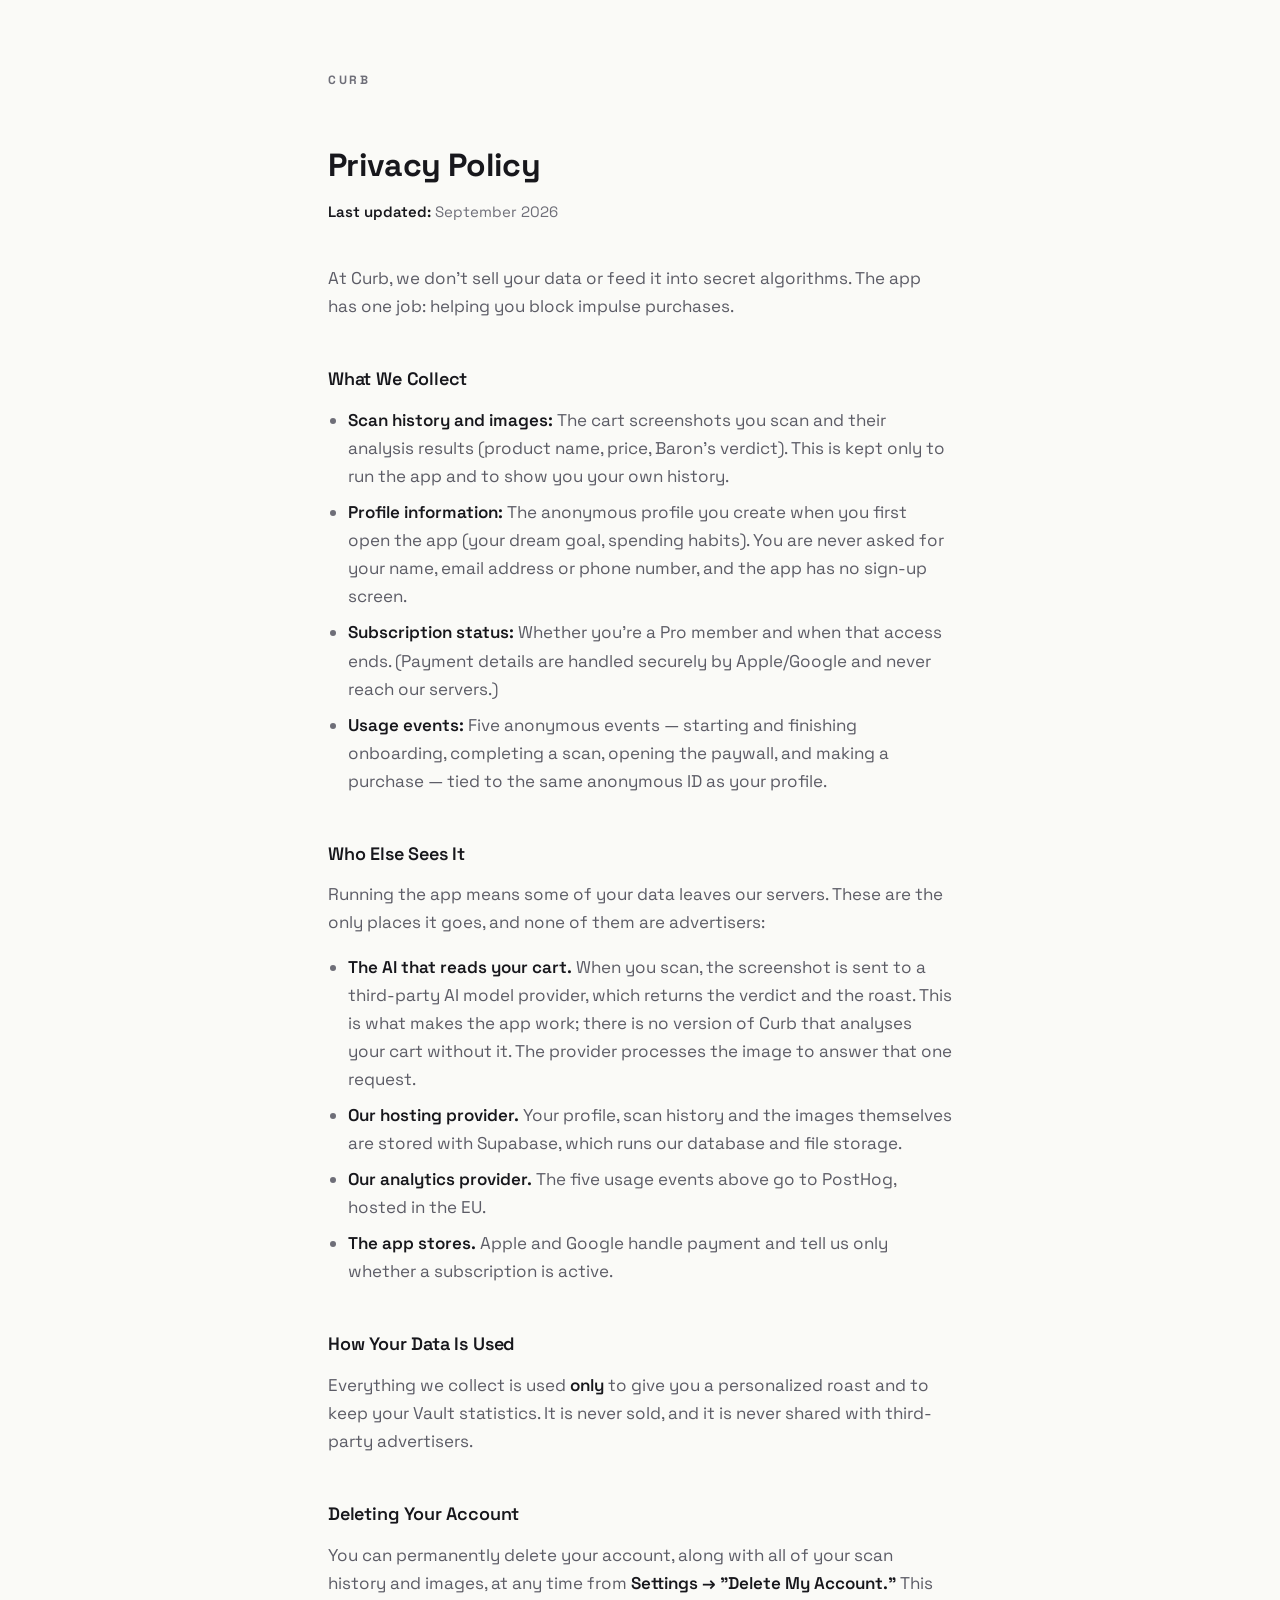
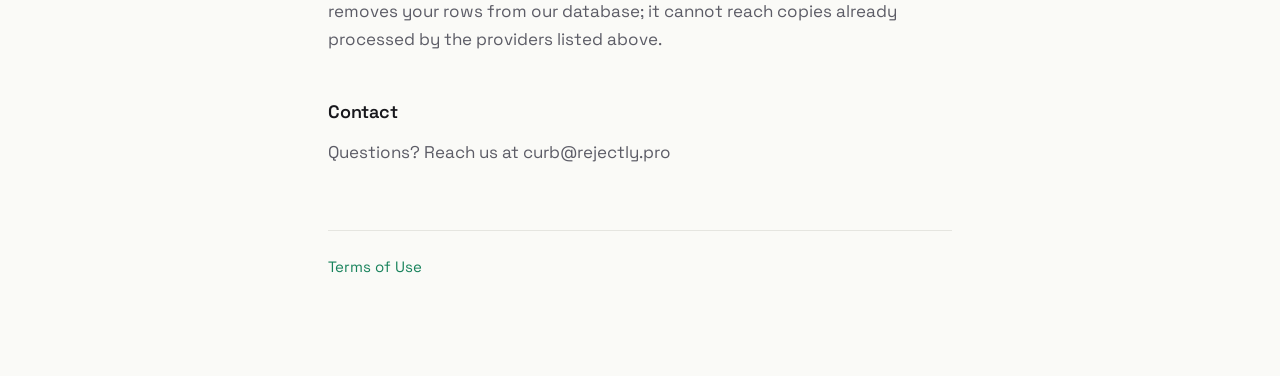
==== privacy/index.html @ 7a739660 "Publish the Curb terms of use and privacy policy Generated from docs/legal/*.md in the curb repo by " ====
<!doctype html>
<html lang="en">
<head>
<meta charset="utf-8">
<meta name="viewport" content="width=device-width, initial-scale=1">
<title>Privacy Policy · Curb</title>
<meta name="description" content="Privacy Policy for Curb, the impulse-purchase blocker.">
<link rel="preconnect" href="https://fonts.googleapis.com">
<link rel="preconnect" href="https://fonts.gstatic.com" crossorigin>
<link rel="stylesheet" href="https://fonts.googleapis.com/css2?family=Space+Grotesk:wght@400;600;700&display=swap">
<link rel="stylesheet" href="../style.css">
</head>
<body>
<main class="wrap">
<a class="brand" href="../">Curb</a>
<h1>Privacy Policy</h1>
<p class="updated"><strong>Last updated:</strong> September 2026</p>
<p>At Curb, we don't sell your data or feed it into secret algorithms. The app has one job: helping you block impulse purchases.</p>
<h2>What We Collect</h2>
<ul>
  <li><strong>Scan history and images:</strong> The cart screenshots you scan and their analysis results (product name, price, Baron's verdict). This is kept only to run the app and to show you your own history.</li>
  <li><strong>Profile information:</strong> The anonymous profile you create when you first open the app (your dream goal, spending habits). You are never asked for your name, email address or phone number, and the app has no sign-up screen.</li>
  <li><strong>Subscription status:</strong> Whether you're a Pro member and when that access ends. (Payment details are handled securely by Apple/Google and never reach our servers.)</li>
  <li><strong>Usage events:</strong> Five anonymous events — starting and finishing onboarding, completing a scan, opening the paywall, and making a purchase — tied to the same anonymous ID as your profile.</li>
</ul>
<h2>Who Else Sees It</h2>
<p>Running the app means some of your data leaves our servers. These are the only places it goes, and none of them are advertisers:</p>
<ul>
  <li><strong>The AI that reads your cart.</strong> When you scan, the screenshot is sent to a third-party AI model provider, which returns the verdict and the roast. This is what makes the app work; there is no version of Curb that analyses your cart without it. The provider processes the image to answer that one request.</li>
  <li><strong>Our hosting provider.</strong> Your profile, scan history and the images themselves are stored with Supabase, which runs our database and file storage.</li>
  <li><strong>Our analytics provider.</strong> The five usage events above go to PostHog, hosted in the EU.</li>
  <li><strong>The app stores.</strong> Apple and Google handle payment and tell us only whether a subscription is active.</li>
</ul>
<h2>How Your Data Is Used</h2>
<p>Everything we collect is used <strong>only</strong> to give you a personalized roast and to keep your Vault statistics. It is never sold, and it is never shared with third-party advertisers.</p>
<h2>Deleting Your Account</h2>
<p>You can permanently delete your account, along with all of your scan history and images, at any time from <strong>Settings → "Delete My Account."</strong> This removes your rows from our database; it cannot reach copies already processed by the providers listed above.</p>
<h2>Contact</h2>
<p>Questions? Reach us at curb@rejectly.pro</p>
<nav class="nav"><a href="../terms/">Terms of Use</a></nav>
</main>
</body>
</html>
---- style.css ----
:root {
  --bg: #FAFAF7;
  --surface: #FFFFFF;
  --border: #E5E5E0;
  --text: #17171C;
  --text-secondary: #5C5C66;
  --text-muted: #6E6E78;
  --accent: #17825B;
}
@media (prefers-color-scheme: dark) {
  :root {
    --bg: #131316;
    --surface: #1B1B1F;
    --border: #2C2C31;
    --text: #F4F4F0;
    --text-secondary: #B6B6BE;
    --text-muted: #9A9AA3;
    --accent: #41C393;
  }
}
* { box-sizing: border-box; }
body {
  margin: 0;
  background: var(--bg);
  color: var(--text);
  font-family: 'Space Grotesk', -apple-system, BlinkMacSystemFont, 'Segoe UI', sans-serif;
  font-size: 17px;
  line-height: 1.65;
  -webkit-text-size-adjust: 100%;
}
.wrap { max-width: 42rem; margin: 0 auto; padding: 4rem 1.5rem 6rem; }
.brand {
  display: inline-block;
  margin-bottom: 3rem;
  font-size: 0.75rem;
  font-weight: 700;
  letter-spacing: 0.22em;
  text-transform: uppercase;
  color: var(--text-muted);
  text-decoration: none;
}
.brand:hover { color: var(--accent); }
h1 {
  margin: 0 0 0.5rem;
  font-size: 2rem;
  font-weight: 700;
  letter-spacing: -0.02em;
  text-wrap: balance;
}
h2 {
  margin: 2.75rem 0 0.75rem;
  font-size: 1.125rem;
  font-weight: 600;
  letter-spacing: -0.01em;
}
p, li { color: var(--text-secondary); }
p { margin: 0 0 1rem; }
ul { margin: 0 0 1rem; padding-left: 1.25rem; }
li { margin-bottom: 0.5rem; }
li::marker { color: var(--text-muted); }
strong { color: var(--text); font-weight: 600; }
.updated {
  margin: 0 0 2.5rem;
  font-size: 0.9375rem;
  color: var(--text-muted);
}
.nav { margin-top: 4rem; padding-top: 1.5rem; border-top: 1px solid var(--border); font-size: 0.9375rem; }
.nav a { color: var(--accent); text-decoration: none; }
.nav a:hover { text-decoration: underline; }
a:focus-visible { outline: 2px solid var(--accent); outline-offset: 3px; border-radius: 2px; }
.index-links { list-style: none; padding: 0; margin: 2rem 0 0; }
.index-links li { margin-bottom: 1rem; }
.index-links a { color: var(--text); font-size: 1.25rem; font-weight: 600; text-decoration: none; }
.index-links a:hover { color: var(--accent); }
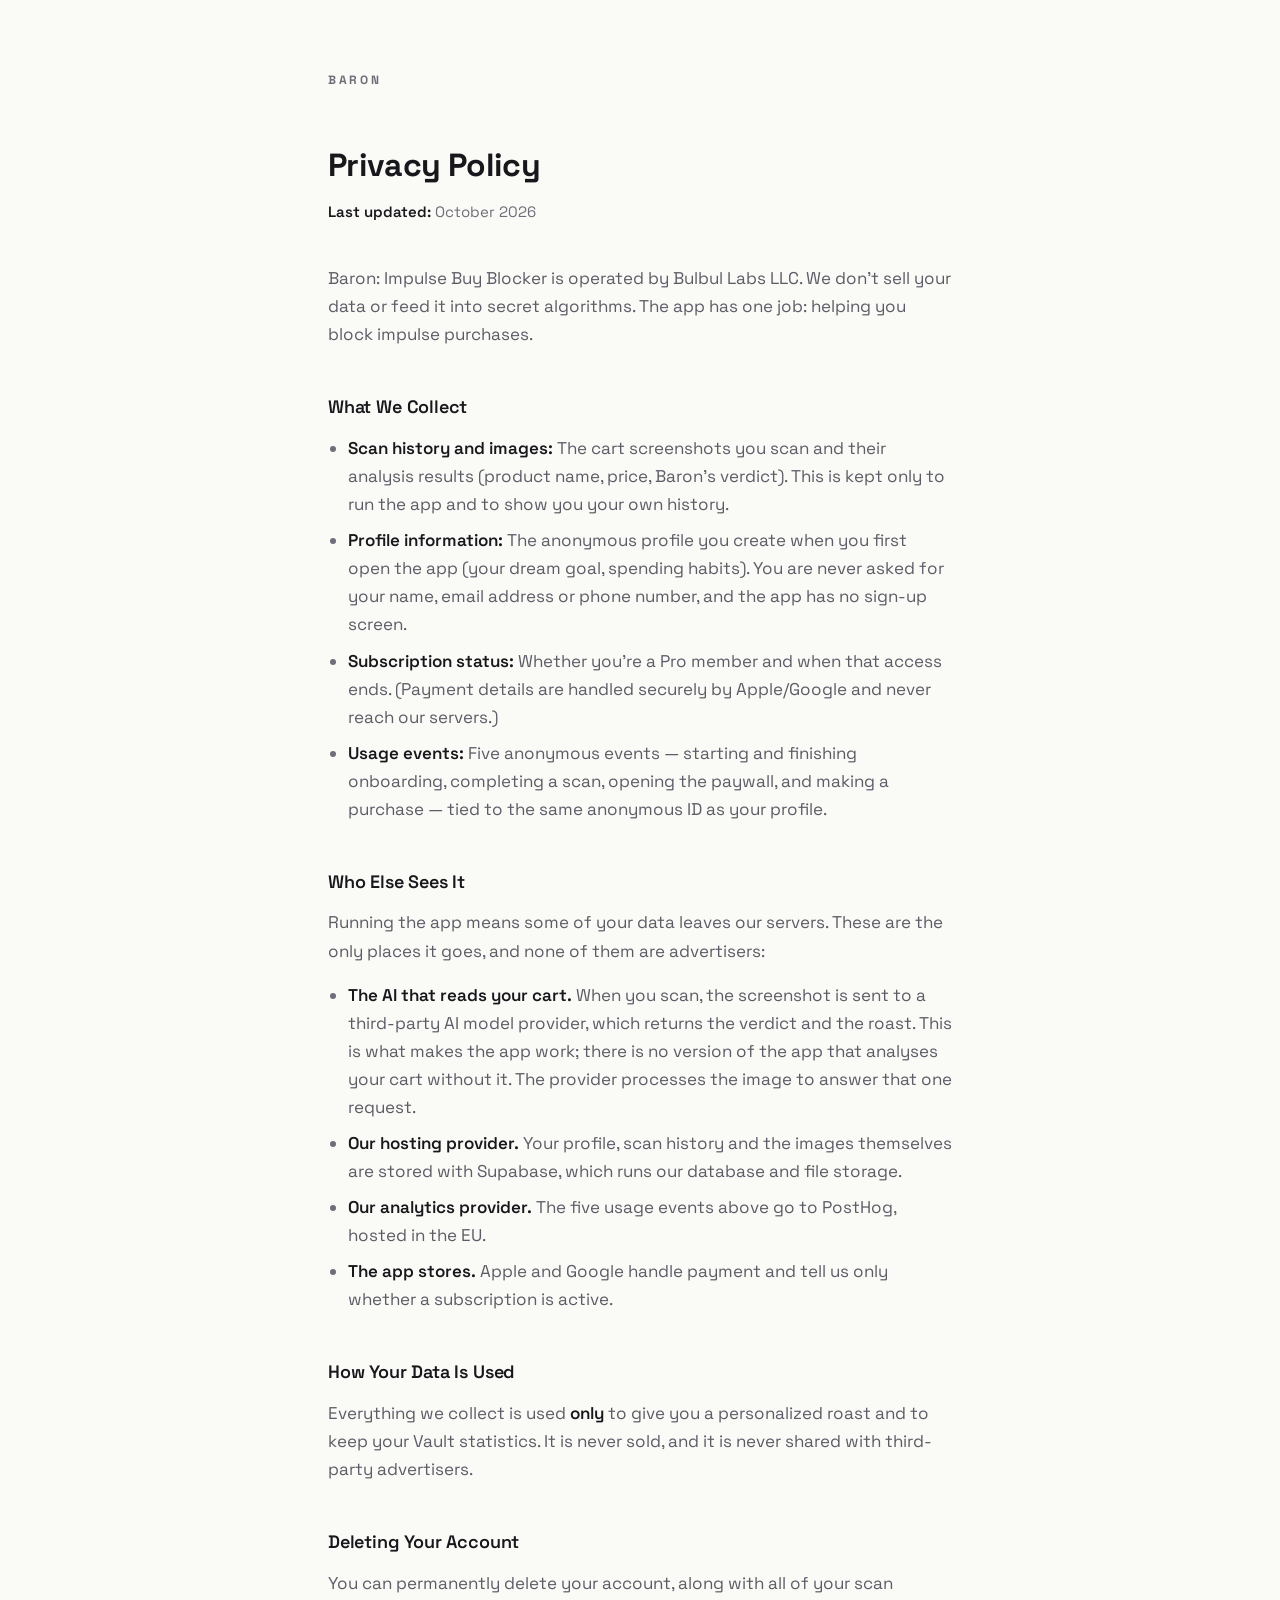
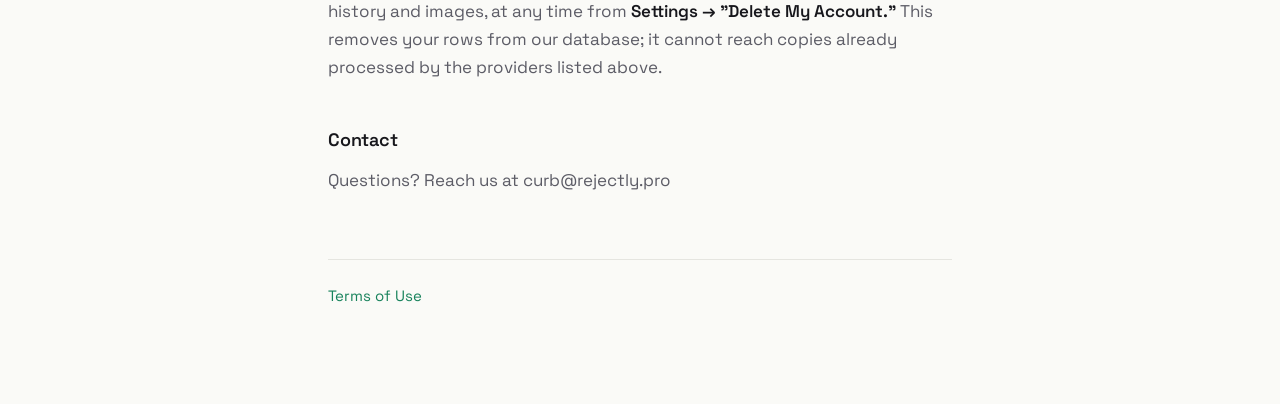
==== commit c0bb4926: "Rebrand the legal pages to Baron, operated by Bulbul Labs LLC Co-Authored-By: Claude Opus 5.5 <norep" ====
--- a/privacy/index.html
+++ b/privacy/index.html
@@ -3,8 +3,8 @@
 <head>
 <meta charset="utf-8">
 <meta name="viewport" content="width=device-width, initial-scale=1">
-<title>Privacy Policy · Curb</title>
-<meta name="description" content="Privacy Policy for Curb, the impulse-purchase blocker.">
+<title>Privacy Policy · Baron</title>
+<meta name="description" content="Privacy Policy for Baron: Impulse Buy Blocker.">
 <link rel="preconnect" href="https://fonts.googleapis.com">
 <link rel="preconnect" href="https://fonts.gstatic.com" crossorigin>
 <link rel="stylesheet" href="https://fonts.googleapis.com/css2?family=Space+Grotesk:wght@400;600;700&display=swap">
@@ -12,10 +12,10 @@
 </head>
 <body>
 <main class="wrap">
-<a class="brand" href="../">Curb</a>
+<a class="brand" href="../">Baron</a>
 <h1>Privacy Policy</h1>
-<p class="updated"><strong>Last updated:</strong> September 2026</p>
-<p>At Curb, we don't sell your data or feed it into secret algorithms. The app has one job: helping you block impulse purchases.</p>
+<p class="updated"><strong>Last updated:</strong> October 2026</p>
+<p>Baron: Impulse Buy Blocker is operated by Bulbul Labs LLC. We don't sell your data or feed it into secret algorithms. The app has one job: helping you block impulse purchases.</p>
 <h2>What We Collect</h2>
 <ul>
   <li><strong>Scan history and images:</strong> The cart screenshots you scan and their analysis results (product name, price, Baron's verdict). This is kept only to run the app and to show you your own history.</li>
@@ -26,7 +26,7 @@
 <h2>Who Else Sees It</h2>
 <p>Running the app means some of your data leaves our servers. These are the only places it goes, and none of them are advertisers:</p>
 <ul>
-  <li><strong>The AI that reads your cart.</strong> When you scan, the screenshot is sent to a third-party AI model provider, which returns the verdict and the roast. This is what makes the app work; there is no version of Curb that analyses your cart without it. The provider processes the image to answer that one request.</li>
+  <li><strong>The AI that reads your cart.</strong> When you scan, the screenshot is sent to a third-party AI model provider, which returns the verdict and the roast. This is what makes the app work; there is no version of the app that analyses your cart without it. The provider processes the image to answer that one request.</li>
   <li><strong>Our hosting provider.</strong> Your profile, scan history and the images themselves are stored with Supabase, which runs our database and file storage.</li>
   <li><strong>Our analytics provider.</strong> The five usage events above go to PostHog, hosted in the EU.</li>
   <li><strong>The app stores.</strong> Apple and Google handle payment and tell us only whether a subscription is active.</li>
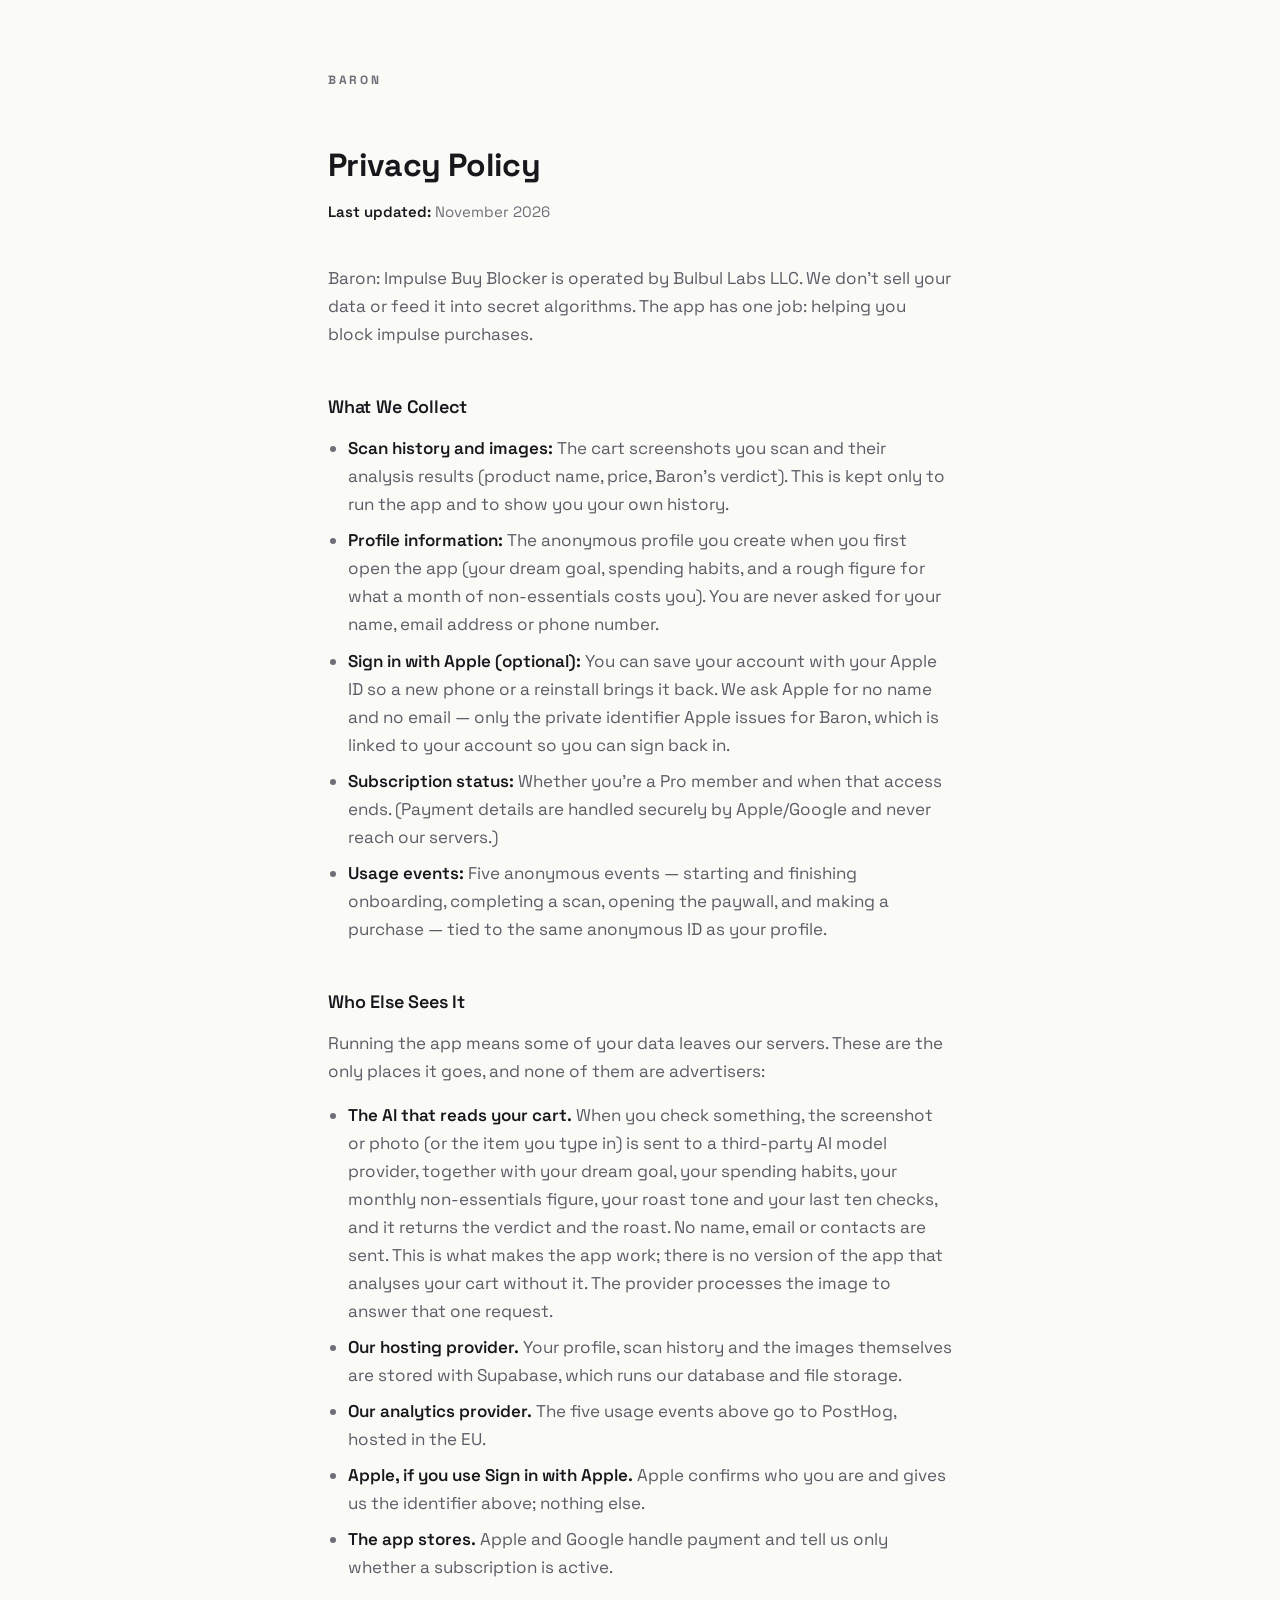
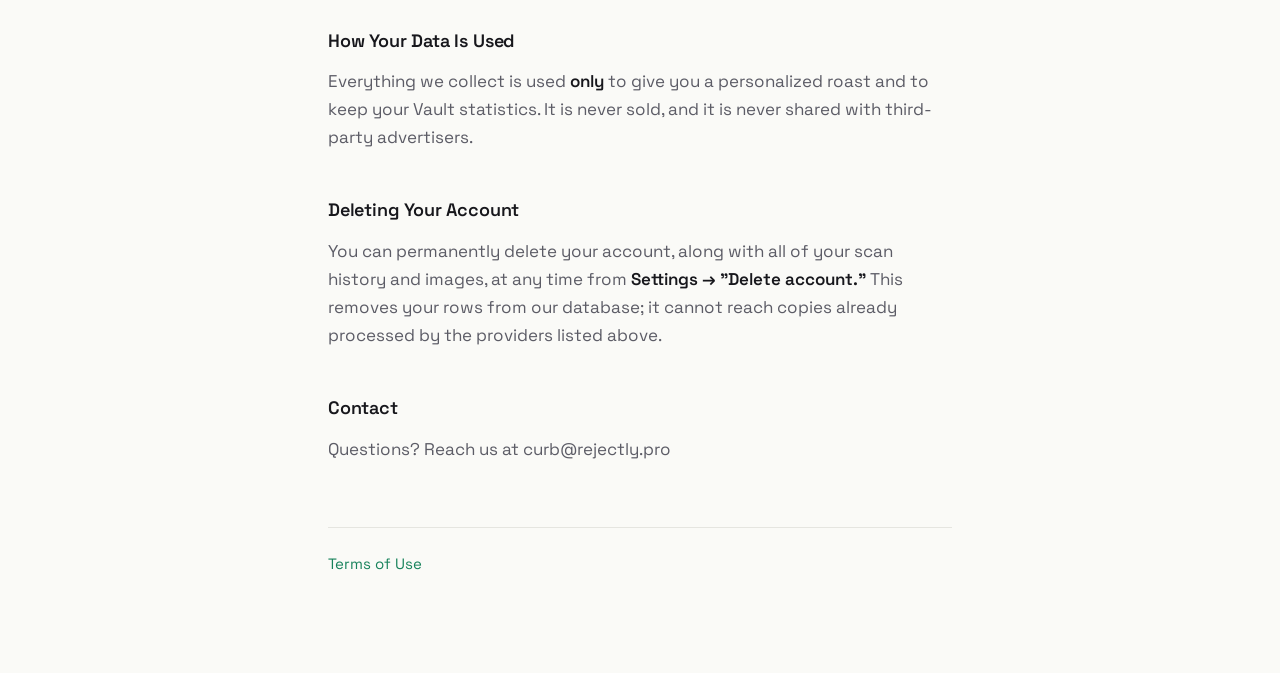
==== commit 1ba79b9c: "Privacy: Sign in with Apple, and everything a check sends to the AI Co-Authored-By: Claude Opus 5.5 " ====
--- a/privacy/index.html
+++ b/privacy/index.html
@@ -14,27 +14,29 @@
 <main class="wrap">
 <a class="brand" href="../">Baron</a>
 <h1>Privacy Policy</h1>
-<p class="updated"><strong>Last updated:</strong> October 2026</p>
+<p class="updated"><strong>Last updated:</strong> November 2026</p>
 <p>Baron: Impulse Buy Blocker is operated by Bulbul Labs LLC. We don't sell your data or feed it into secret algorithms. The app has one job: helping you block impulse purchases.</p>
 <h2>What We Collect</h2>
 <ul>
   <li><strong>Scan history and images:</strong> The cart screenshots you scan and their analysis results (product name, price, Baron's verdict). This is kept only to run the app and to show you your own history.</li>
-  <li><strong>Profile information:</strong> The anonymous profile you create when you first open the app (your dream goal, spending habits). You are never asked for your name, email address or phone number, and the app has no sign-up screen.</li>
+  <li><strong>Profile information:</strong> The anonymous profile you create when you first open the app (your dream goal, spending habits, and a rough figure for what a month of non-essentials costs you). You are never asked for your name, email address or phone number.</li>
+  <li><strong>Sign in with Apple (optional):</strong> You can save your account with your Apple ID so a new phone or a reinstall brings it back. We ask Apple for no name and no email — only the private identifier Apple issues for Baron, which is linked to your account so you can sign back in.</li>
   <li><strong>Subscription status:</strong> Whether you're a Pro member and when that access ends. (Payment details are handled securely by Apple/Google and never reach our servers.)</li>
   <li><strong>Usage events:</strong> Five anonymous events — starting and finishing onboarding, completing a scan, opening the paywall, and making a purchase — tied to the same anonymous ID as your profile.</li>
 </ul>
 <h2>Who Else Sees It</h2>
 <p>Running the app means some of your data leaves our servers. These are the only places it goes, and none of them are advertisers:</p>
 <ul>
-  <li><strong>The AI that reads your cart.</strong> When you scan, the screenshot is sent to a third-party AI model provider, which returns the verdict and the roast. This is what makes the app work; there is no version of the app that analyses your cart without it. The provider processes the image to answer that one request.</li>
+  <li><strong>The AI that reads your cart.</strong> When you check something, the screenshot or photo (or the item you type in) is sent to a third-party AI model provider, together with your dream goal, your spending habits, your monthly non-essentials figure, your roast tone and your last ten checks, and it returns the verdict and the roast. No name, email or contacts are sent. This is what makes the app work; there is no version of the app that analyses your cart without it. The provider processes the image to answer that one request.</li>
   <li><strong>Our hosting provider.</strong> Your profile, scan history and the images themselves are stored with Supabase, which runs our database and file storage.</li>
   <li><strong>Our analytics provider.</strong> The five usage events above go to PostHog, hosted in the EU.</li>
+  <li><strong>Apple, if you use Sign in with Apple.</strong> Apple confirms who you are and gives us the identifier above; nothing else.</li>
   <li><strong>The app stores.</strong> Apple and Google handle payment and tell us only whether a subscription is active.</li>
 </ul>
 <h2>How Your Data Is Used</h2>
 <p>Everything we collect is used <strong>only</strong> to give you a personalized roast and to keep your Vault statistics. It is never sold, and it is never shared with third-party advertisers.</p>
 <h2>Deleting Your Account</h2>
-<p>You can permanently delete your account, along with all of your scan history and images, at any time from <strong>Settings → "Delete My Account."</strong> This removes your rows from our database; it cannot reach copies already processed by the providers listed above.</p>
+<p>You can permanently delete your account, along with all of your scan history and images, at any time from <strong>Settings → "Delete account."</strong> This removes your rows from our database; it cannot reach copies already processed by the providers listed above.</p>
 <h2>Contact</h2>
 <p>Questions? Reach us at curb@rejectly.pro</p>
 <nav class="nav"><a href="../terms/">Terms of Use</a></nav>
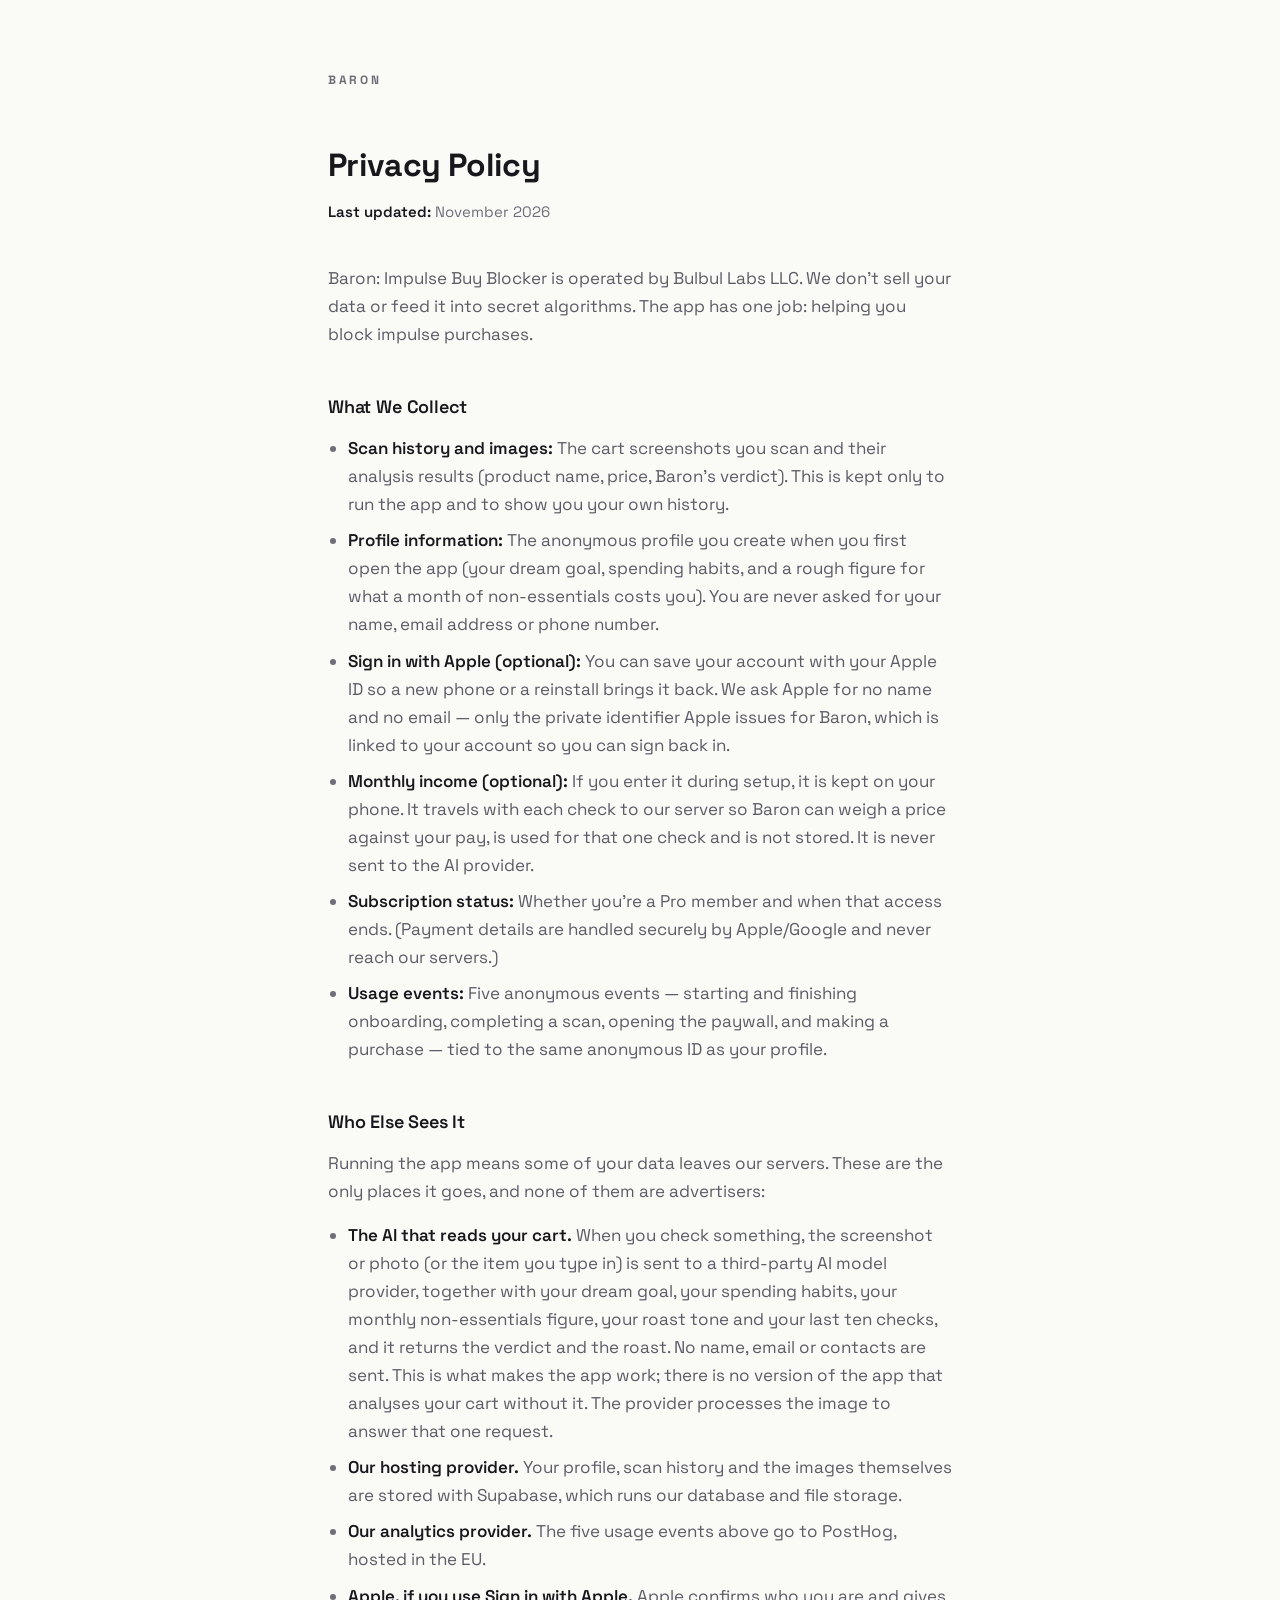
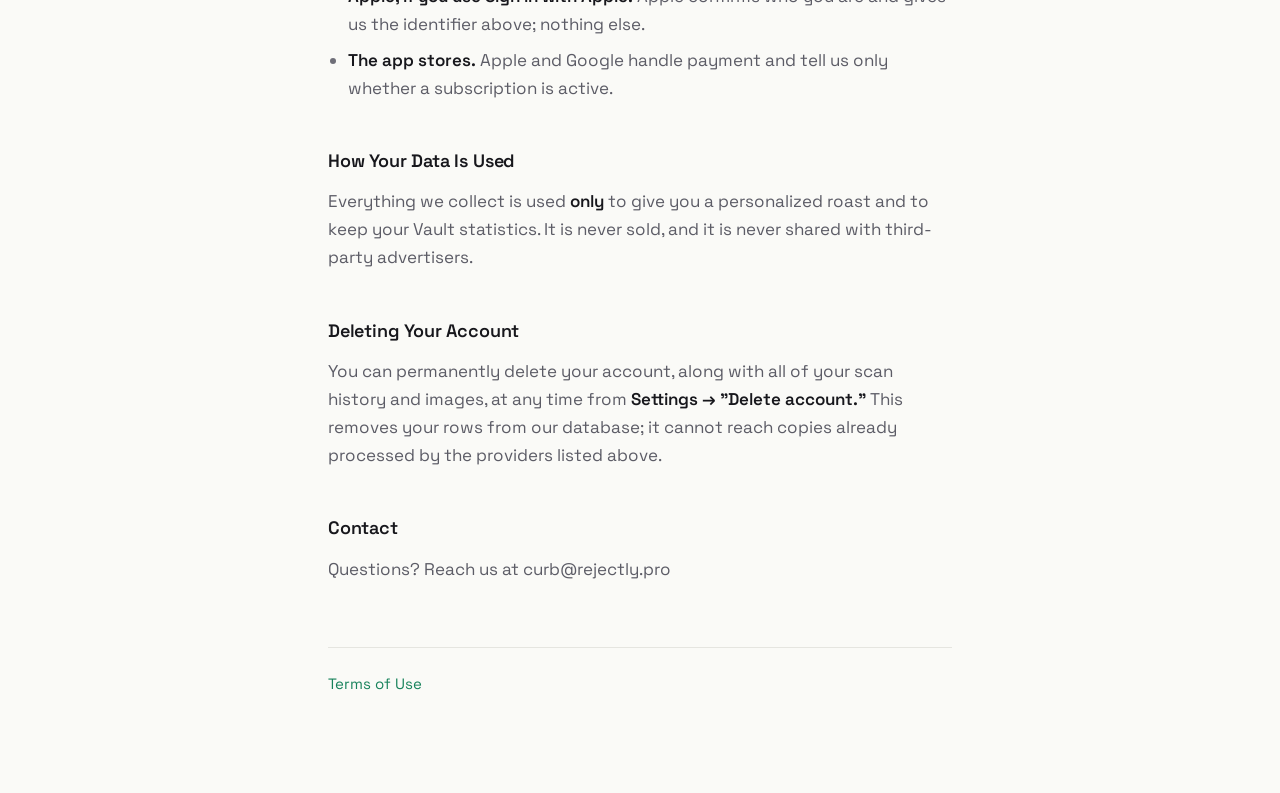
==== commit 27c262d5: "privacy: say what happens to monthly income Co-Authored-By: Claude Opus 5.5 <noreply@anthropic.com>" ====
--- a/privacy/index.html
+++ b/privacy/index.html
@@ -21,6 +21,7 @@
   <li><strong>Scan history and images:</strong> The cart screenshots you scan and their analysis results (product name, price, Baron's verdict). This is kept only to run the app and to show you your own history.</li>
   <li><strong>Profile information:</strong> The anonymous profile you create when you first open the app (your dream goal, spending habits, and a rough figure for what a month of non-essentials costs you). You are never asked for your name, email address or phone number.</li>
   <li><strong>Sign in with Apple (optional):</strong> You can save your account with your Apple ID so a new phone or a reinstall brings it back. We ask Apple for no name and no email — only the private identifier Apple issues for Baron, which is linked to your account so you can sign back in.</li>
+  <li><strong>Monthly income (optional):</strong> If you enter it during setup, it is kept on your phone. It travels with each check to our server so Baron can weigh a price against your pay, is used for that one check and is not stored. It is never sent to the AI provider.</li>
   <li><strong>Subscription status:</strong> Whether you're a Pro member and when that access ends. (Payment details are handled securely by Apple/Google and never reach our servers.)</li>
   <li><strong>Usage events:</strong> Five anonymous events — starting and finishing onboarding, completing a scan, opening the paywall, and making a purchase — tied to the same anonymous ID as your profile.</li>
 </ul>
